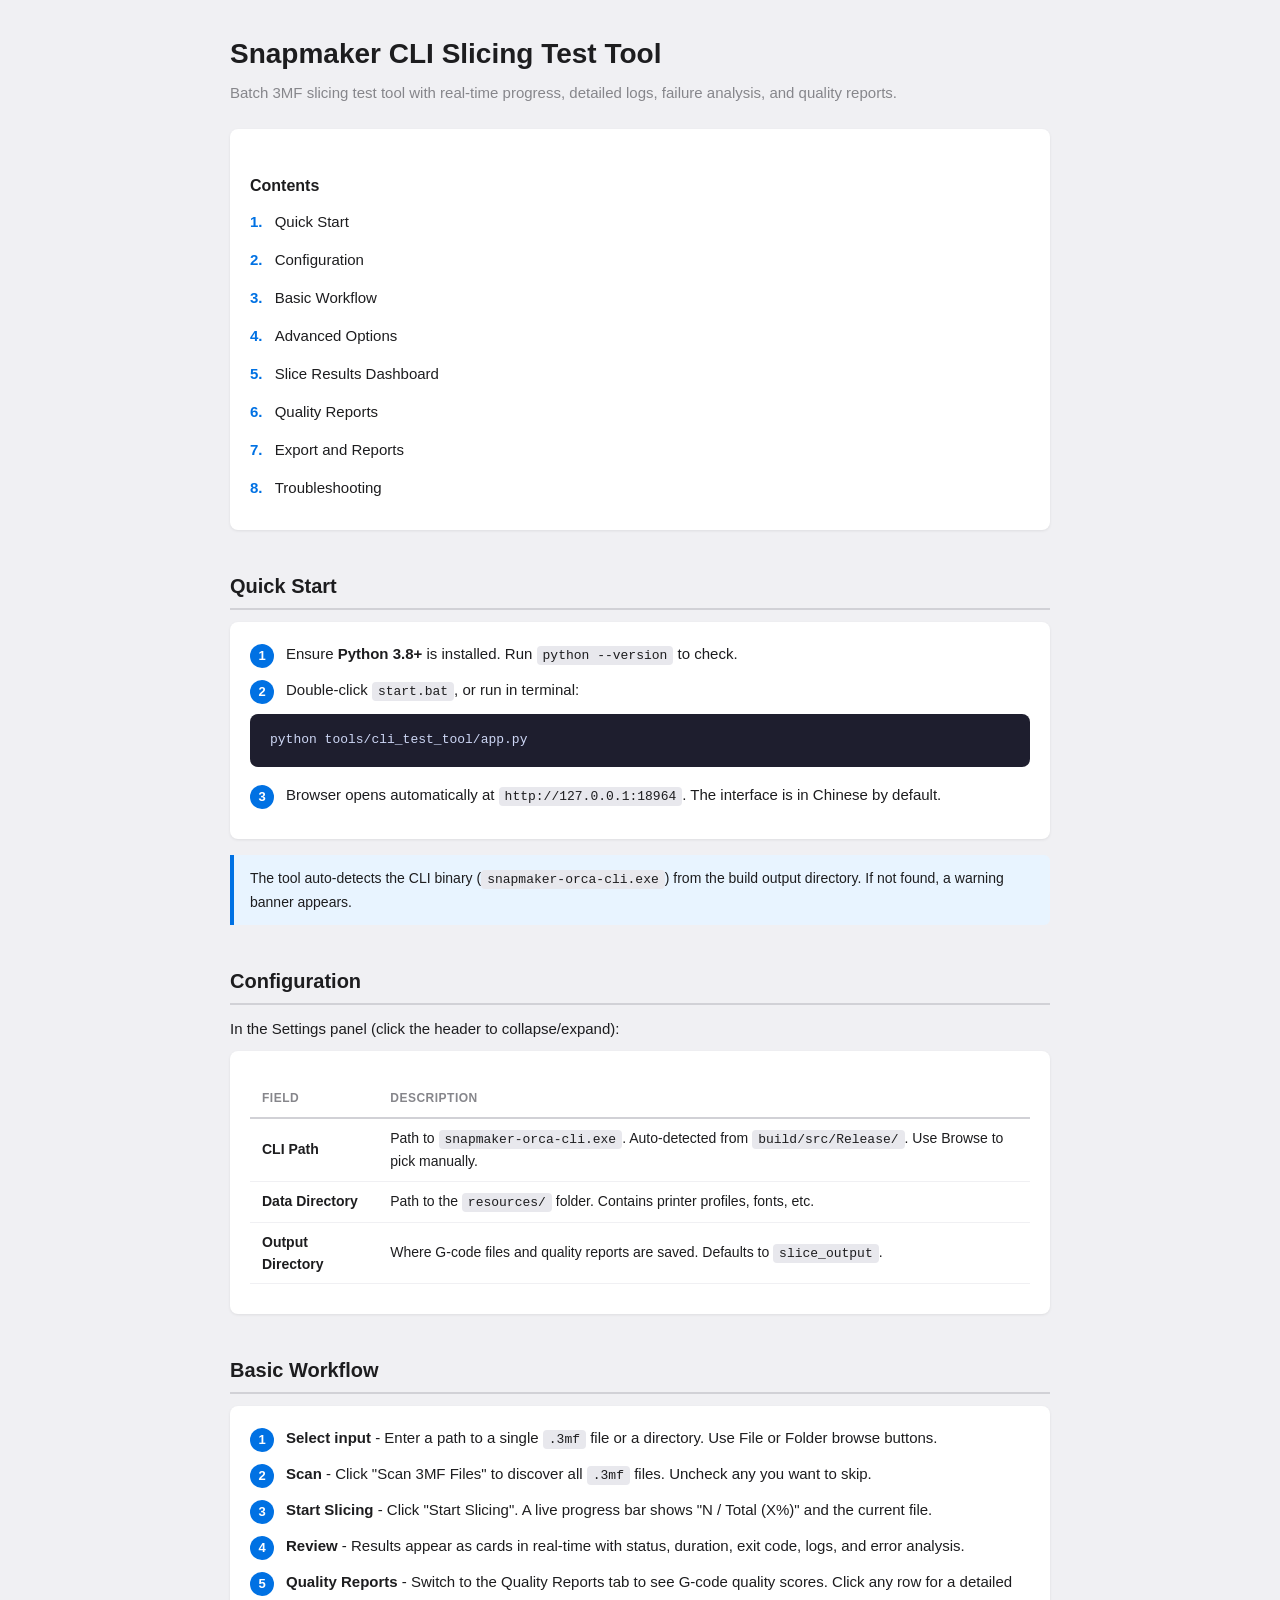
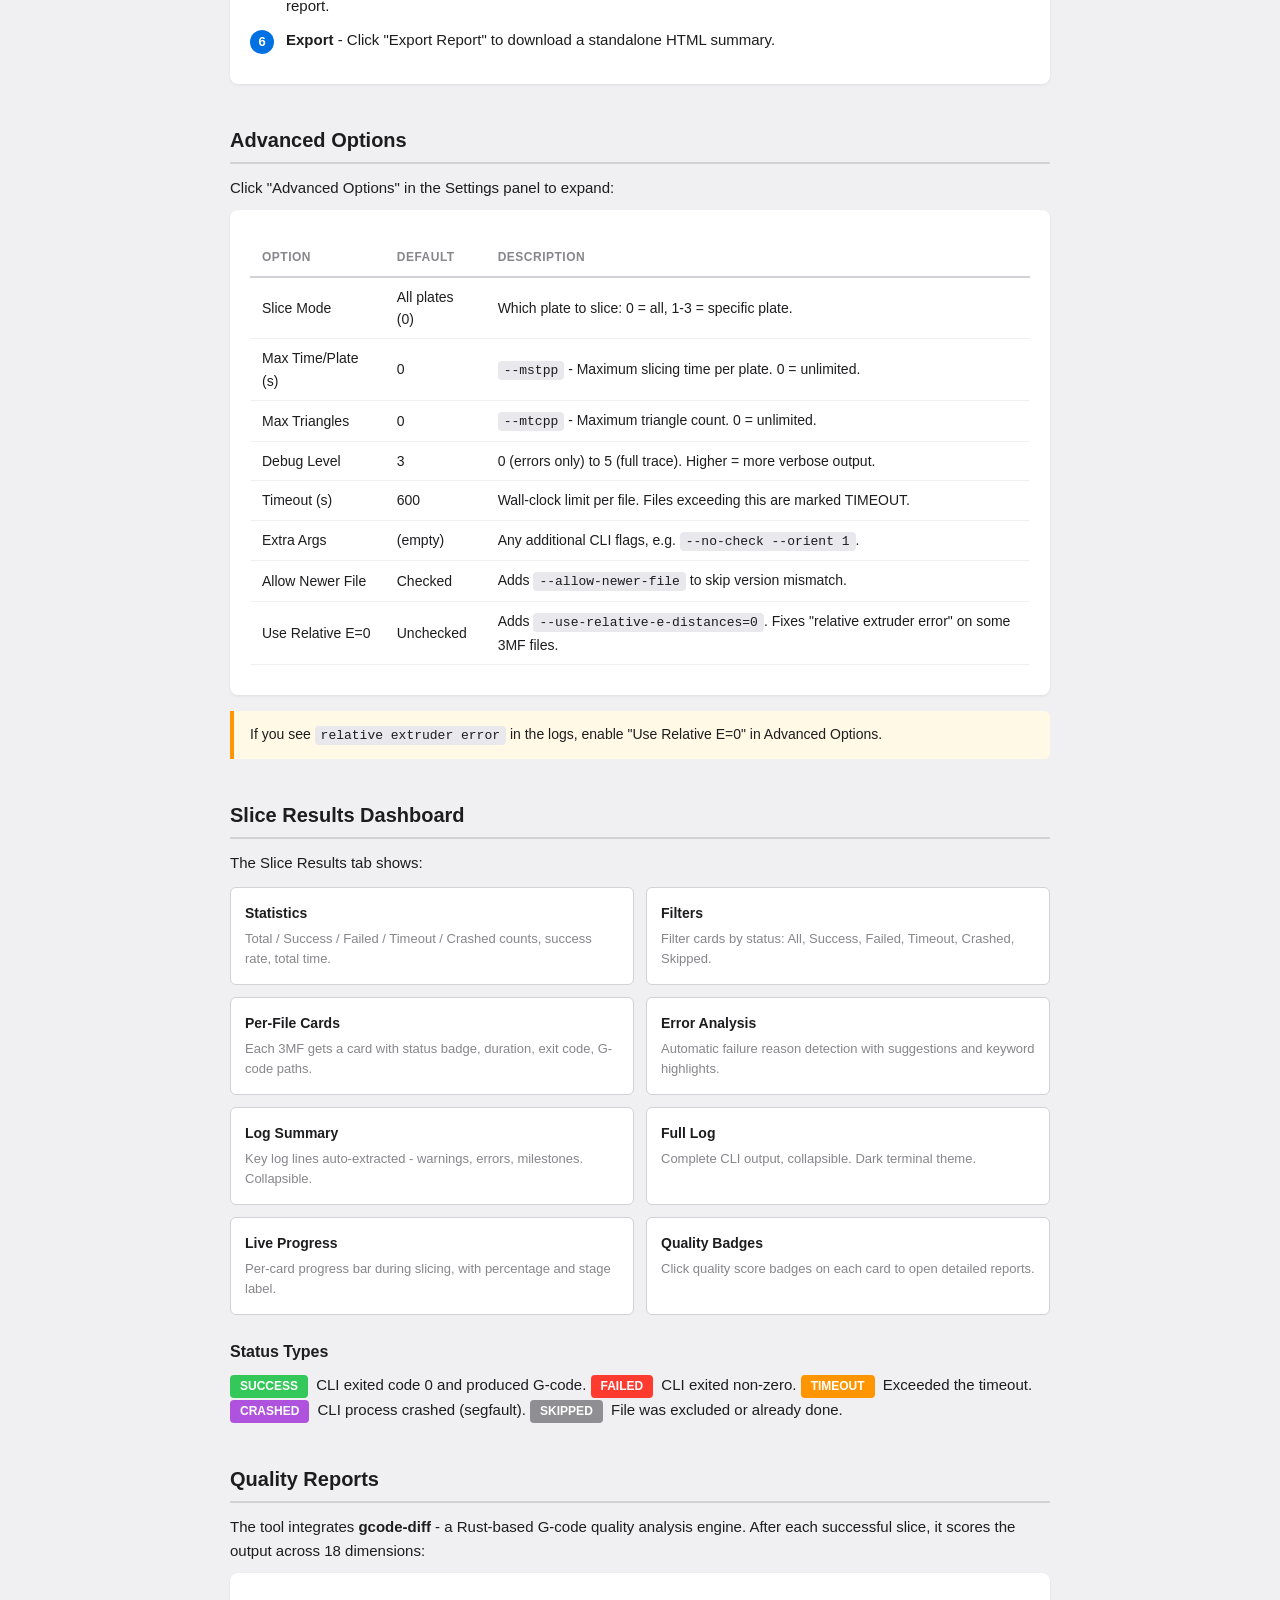
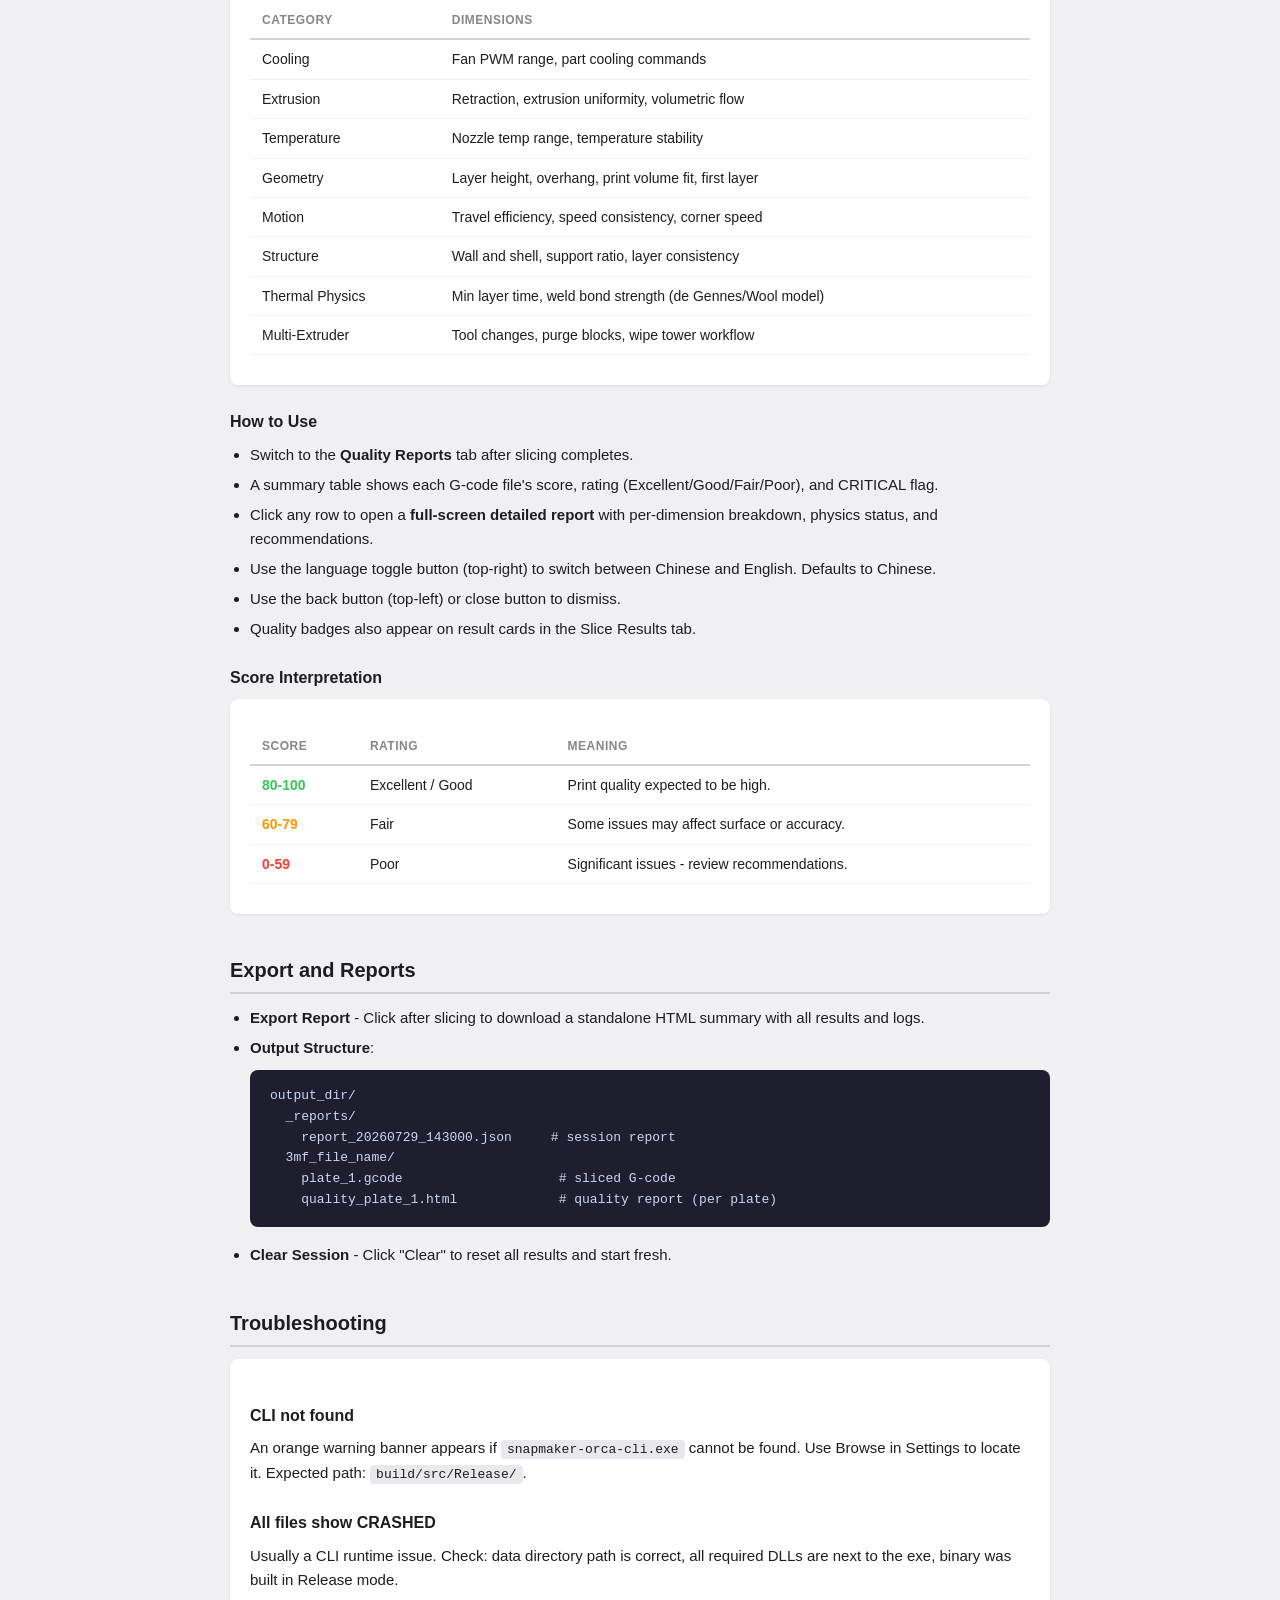
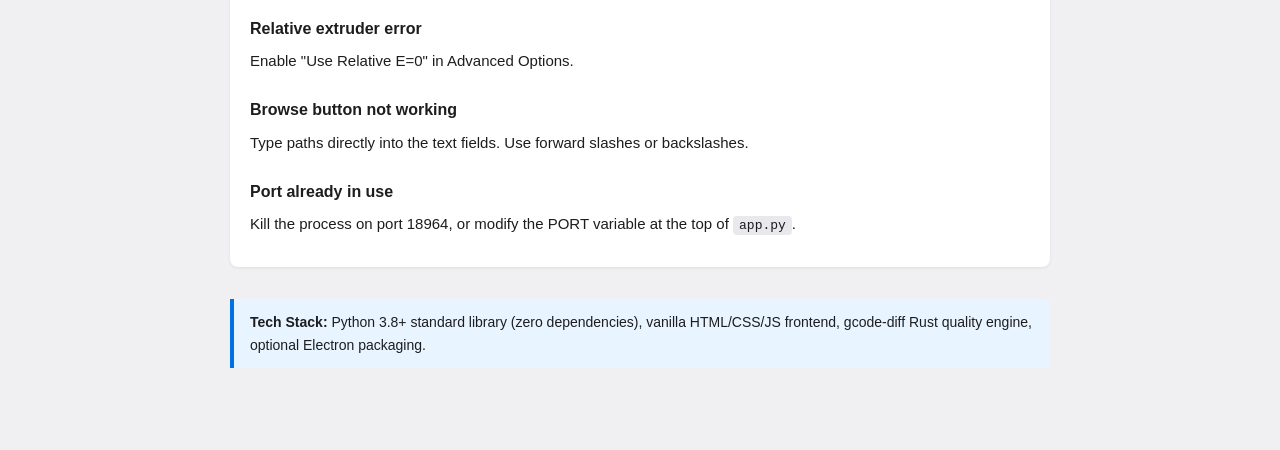
==== tools/cli_test_tool/guide.html @ 48c4a75c "docs(cli_test_tool): add HTML user guide + include translator in package - guide.html: comprehensive" ====
<!DOCTYPE html>
<html lang="zh-CN">
<head>
<meta charset="utf-8">
<meta name="viewport" content="width=device-width, initial-scale=1">
<title>Snapmaker CLI Slicing Test Tool - User Guide</title>
<style>
:root{--bg:#f0f0f3;--surface:#fff;--border:#d1d1d6;--primary:#0071e3;--text:#1d1d1f;--text2:#86868b;--code-bg:#1e1e2e;--code-text:#cdd6f4;--r:8px}
*{box-sizing:border-box;margin:0;padding:0}
body{font-family:-apple-system,'Segoe UI',Roboto,sans-serif;background:var(--bg);color:var(--text);line-height:1.6;font-size:15px}
.container{max-width:860px;margin:0 auto;padding:32px 20px 80px}
h1{font-size:28px;font-weight:700;margin-bottom:4px}
h2{font-size:20px;font-weight:700;margin-top:40px;margin-bottom:12px;padding-bottom:6px;border-bottom:2px solid var(--border)}
h3{font-size:16px;font-weight:600;margin-top:24px;margin-bottom:8px}
p{margin-bottom:10px}
.subtitle{color:var(--text2);font-size:15px;margin-bottom:24px}
code{font-family:'Cascadia Code','Consolas',monospace;background:#e8e8ed;padding:2px 6px;border-radius:4px;font-size:13px}
.code-block{background:var(--code-bg);color:var(--code-text);border-radius:var(--r);padding:16px 20px;font-family:'Cascadia Code','Consolas',monospace;font-size:13px;line-height:1.6;overflow-x:auto;margin:10px 0 16px;white-space:pre-wrap}
.card{background:var(--surface);border-radius:var(--r);box-shadow:0 1px 3px rgba(0,0,0,.08);padding:20px;margin-bottom:16px}
.toc{background:var(--surface);border-radius:var(--r);box-shadow:0 1px 3px rgba(0,0,0,.08);padding:20px;margin-bottom:32px}
.toc ol{list-style:none;counter-reset:toc}
.toc li{counter-increment:toc;padding:4px 0}
.toc li::before{content:counter(toc) ". ";font-weight:700;color:var(--primary);margin-right:8px}
.toc a{color:var(--text);text-decoration:none}
.toc a:hover{color:var(--primary)}
.badge{display:inline-block;padding:2px 10px;border-radius:4px;font-size:12px;font-weight:600;color:#fff;margin-right:4px}
.badge-s{background:#34c759}.badge-f{background:#ff3b30}.badge-t{background:#ff9500}.badge-c{background:#af52de}.badge-k{background:#8e8e93}
ul{margin-left:20px;margin-bottom:12px}
li{margin-bottom:6px}
.note{background:#e8f4ff;border-left:4px solid var(--primary);padding:12px 16px;border-radius:0 6px 6px 0;margin:12px 0;font-size:14px}
.warn{background:#fff9e6;border-left:4px solid #ff9500;padding:12px 16px;border-radius:0 6px 6px 0;margin:12px 0;font-size:14px}
.feature-grid{display:grid;grid-template-columns:1fr 1fr;gap:12px;margin:12px 0}
.feature-item{background:var(--surface);border-radius:6px;padding:14px;border:1px solid var(--border)}
.feature-item h4{font-size:14px;margin-bottom:4px}
.feature-item p{font-size:13px;color:var(--text2);margin:0}
table{width:100%;border-collapse:collapse;margin:10px 0}
th{padding:8px 12px;text-align:left;font-size:12px;text-transform:uppercase;letter-spacing:.5px;color:var(--text2);border-bottom:2px solid var(--border)}
td{padding:8px 12px;font-size:14px;border-bottom:1px solid #f0f0f3}
.step{display:flex;gap:12px;align-items:flex-start;margin-bottom:10px}
.step-num{background:var(--primary);color:#fff;width:24px;height:24px;border-radius:50%;display:flex;align-items:center;justify-content:center;font-size:13px;font-weight:700;flex-shrink:0;margin-top:2px}
.step-content{flex:1}
.step-content p{margin:0}
</style>
</head>
<body>
<div class="container">
<h1>Snapmaker CLI Slicing Test Tool</h1>
<p class="subtitle">Batch 3MF slicing test tool with real-time progress, detailed logs, failure analysis, and quality reports.</p>

<div class="toc">
<h3>Contents</h3>
<ol>
<li><a href="#quick-start">Quick Start</a></li>
<li><a href="#config">Configuration</a></li>
<li><a href="#workflow">Basic Workflow</a></li>
<li><a href="#advanced">Advanced Options</a></li>
<li><a href="#results">Slice Results Dashboard</a></li>
<li><a href="#quality">Quality Reports</a></li>
<li><a href="#export">Export and Reports</a></li>
<li><a href="#troubleshoot">Troubleshooting</a></li>
</ol>
</div>

<h2 id="quick-start">Quick Start</h2>
<div class="card">
<div class="step"><div class="step-num">1</div><div class="step-content"><p>Ensure <strong>Python 3.8+</strong> is installed. Run <code>python --version</code> to check.</p></div></div>
<div class="step"><div class="step-num">2</div><div class="step-content"><p>Double-click <code>start.bat</code>, or run in terminal:</p></div></div>
<div class="code-block">python tools/cli_test_tool/app.py</div>
<div class="step"><div class="step-num">3</div><div class="step-content"><p>Browser opens automatically at <code>http://127.0.0.1:18964</code>. The interface is in Chinese by default.</p></div></div>
</div>
<div class="note">The tool auto-detects the CLI binary (<code>snapmaker-orca-cli.exe</code>) from the build output directory. If not found, a warning banner appears.</div>

<h2 id="config">Configuration</h2>
<p>In the Settings panel (click the header to collapse/expand):</p>
<div class="card">
<table>
<tr><th>Field</th><th>Description</th></tr>
<tr><td><strong>CLI Path</strong></td><td>Path to <code>snapmaker-orca-cli.exe</code>. Auto-detected from <code>build/src/Release/</code>. Use Browse to pick manually.</td></tr>
<tr><td><strong>Data Directory</strong></td><td>Path to the <code>resources/</code> folder. Contains printer profiles, fonts, etc.</td></tr>
<tr><td><strong>Output Directory</strong></td><td>Where G-code files and quality reports are saved. Defaults to <code>slice_output</code>.</td></tr>
</table>
</div>

<h2 id="workflow">Basic Workflow</h2>
<div class="card">
<div class="step"><div class="step-num">1</div><div class="step-content"><p><strong>Select input</strong> - Enter a path to a single <code>.3mf</code> file or a directory. Use File or Folder browse buttons.</p></div></div>
<div class="step"><div class="step-num">2</div><div class="step-content"><p><strong>Scan</strong> - Click "Scan 3MF Files" to discover all <code>.3mf</code> files. Uncheck any you want to skip.</p></div></div>
<div class="step"><div class="step-num">3</div><div class="step-content"><p><strong>Start Slicing</strong> - Click "Start Slicing". A live progress bar shows "N / Total (X%)" and the current file.</p></div></div>
<div class="step"><div class="step-num">4</div><div class="step-content"><p><strong>Review</strong> - Results appear as cards in real-time with status, duration, exit code, logs, and error analysis.</p></div></div>
<div class="step"><div class="step-num">5</div><div class="step-content"><p><strong>Quality Reports</strong> - Switch to the Quality Reports tab to see G-code quality scores. Click any row for a detailed report.</p></div></div>
<div class="step"><div class="step-num">6</div><div class="step-content"><p><strong>Export</strong> - Click "Export Report" to download a standalone HTML summary.</p></div></div>
</div>

<h2 id="advanced">Advanced Options</h2>
<p>Click "Advanced Options" in the Settings panel to expand:</p>
<div class="card">
<table>
<tr><th>Option</th><th>Default</th><th>Description</th></tr>
<tr><td>Slice Mode</td><td>All plates (0)</td><td>Which plate to slice: 0 = all, 1-3 = specific plate.</td></tr>
<tr><td>Max Time/Plate (s)</td><td>0</td><td><code>--mstpp</code> - Maximum slicing time per plate. 0 = unlimited.</td></tr>
<tr><td>Max Triangles</td><td>0</td><td><code>--mtcpp</code> - Maximum triangle count. 0 = unlimited.</td></tr>
<tr><td>Debug Level</td><td>3</td><td>0 (errors only) to 5 (full trace). Higher = more verbose output.</td></tr>
<tr><td>Timeout (s)</td><td>600</td><td>Wall-clock limit per file. Files exceeding this are marked TIMEOUT.</td></tr>
<tr><td>Extra Args</td><td>(empty)</td><td>Any additional CLI flags, e.g. <code>--no-check --orient 1</code>.</td></tr>
<tr><td>Allow Newer File</td><td>Checked</td><td>Adds <code>--allow-newer-file</code> to skip version mismatch.</td></tr>
<tr><td>Use Relative E=0</td><td>Unchecked</td><td>Adds <code>--use-relative-e-distances=0</code>. Fixes "relative extruder error" on some 3MF files.</td></tr>
</table>
</div>
<div class="warn">If you see <code>relative extruder error</code> in the logs, enable "Use Relative E=0" in Advanced Options.</div>

<h2 id="results">Slice Results Dashboard</h2>
<p>The Slice Results tab shows:</p>
<div class="feature-grid">
<div class="feature-item"><h4>Statistics</h4><p>Total / Success / Failed / Timeout / Crashed counts, success rate, total time.</p></div>
<div class="feature-item"><h4>Filters</h4><p>Filter cards by status: All, Success, Failed, Timeout, Crashed, Skipped.</p></div>
<div class="feature-item"><h4>Per-File Cards</h4><p>Each 3MF gets a card with status badge, duration, exit code, G-code paths.</p></div>
<div class="feature-item"><h4>Error Analysis</h4><p>Automatic failure reason detection with suggestions and keyword highlights.</p></div>
<div class="feature-item"><h4>Log Summary</h4><p>Key log lines auto-extracted - warnings, errors, milestones. Collapsible.</p></div>
<div class="feature-item"><h4>Full Log</h4><p>Complete CLI output, collapsible. Dark terminal theme.</p></div>
<div class="feature-item"><h4>Live Progress</h4><p>Per-card progress bar during slicing, with percentage and stage label.</p></div>
<div class="feature-item"><h4>Quality Badges</h4><p>Click quality score badges on each card to open detailed reports.</p></div>
</div>

<h3>Status Types</h3>
<p>
<span class="badge badge-s">SUCCESS</span> CLI exited code 0 and produced G-code.
<span class="badge badge-f">FAILED</span> CLI exited non-zero.
<span class="badge badge-t">TIMEOUT</span> Exceeded the timeout.
<span class="badge badge-c">CRASHED</span> CLI process crashed (segfault).
<span class="badge badge-k">SKIPPED</span> File was excluded or already done.
</p>

<h2 id="quality">Quality Reports</h2>
<p>The tool integrates <strong>gcode-diff</strong> - a Rust-based G-code quality analysis engine. After each successful slice, it scores the output across 18 dimensions:</p>
<div class="card">
<table>
<tr><th>Category</th><th>Dimensions</th></tr>
<tr><td>Cooling</td><td>Fan PWM range, part cooling commands</td></tr>
<tr><td>Extrusion</td><td>Retraction, extrusion uniformity, volumetric flow</td></tr>
<tr><td>Temperature</td><td>Nozzle temp range, temperature stability</td></tr>
<tr><td>Geometry</td><td>Layer height, overhang, print volume fit, first layer</td></tr>
<tr><td>Motion</td><td>Travel efficiency, speed consistency, corner speed</td></tr>
<tr><td>Structure</td><td>Wall and shell, support ratio, layer consistency</td></tr>
<tr><td>Thermal Physics</td><td>Min layer time, weld bond strength (de Gennes/Wool model)</td></tr>
<tr><td>Multi-Extruder</td><td>Tool changes, purge blocks, wipe tower workflow</td></tr>
</table>
</div>

<h3>How to Use</h3>
<ul>
<li>Switch to the <strong>Quality Reports</strong> tab after slicing completes.</li>
<li>A summary table shows each G-code file's score, rating (Excellent/Good/Fair/Poor), and CRITICAL flag.</li>
<li>Click any row to open a <strong>full-screen detailed report</strong> with per-dimension breakdown, physics status, and recommendations.</li>
<li>Use the language toggle button (top-right) to switch between Chinese and English. Defaults to Chinese.</li>
<li>Use the back button (top-left) or close button to dismiss.</li>
<li>Quality badges also appear on result cards in the Slice Results tab.</li>
</ul>

<h3>Score Interpretation</h3>
<div class="card">
<table>
<tr><th>Score</th><th>Rating</th><th>Meaning</th></tr>
<tr><td style="color:#34c759;font-weight:700">80-100</td><td>Excellent / Good</td><td>Print quality expected to be high.</td></tr>
<tr><td style="color:#ff9500;font-weight:700">60-79</td><td>Fair</td><td>Some issues may affect surface or accuracy.</td></tr>
<tr><td style="color:#ff3b30;font-weight:700">0-59</td><td>Poor</td><td>Significant issues - review recommendations.</td></tr>
</table>
</div>

<h2 id="export">Export and Reports</h2>
<ul>
<li><strong>Export Report</strong> - Click after slicing to download a standalone HTML summary with all results and logs.</li>
<li><strong>Output Structure</strong>:
<div class="code-block">output_dir/
  _reports/
    report_20260729_143000.json     # session report
  3mf_file_name/
    plate_1.gcode                    # sliced G-code
    quality_plate_1.html             # quality report (per plate)</div>
</li>
<li><strong>Clear Session</strong> - Click "Clear" to reset all results and start fresh.</li>
</ul>

<h2 id="troubleshoot">Troubleshooting</h2>
<div class="card">
<h3>CLI not found</h3>
<p>An orange warning banner appears if <code>snapmaker-orca-cli.exe</code> cannot be found. Use Browse in Settings to locate it. Expected path: <code>build/src/Release/</code>.</p>
<h3>All files show CRASHED</h3>
<p>Usually a CLI runtime issue. Check: data directory path is correct, all required DLLs are next to the exe, binary was built in Release mode.</p>
<h3>Relative extruder error</h3>
<p>Enable "Use Relative E=0" in Advanced Options.</p>
<h3>Browse button not working</h3>
<p>Type paths directly into the text fields. Use forward slashes or backslashes.</p>
<h3>Port already in use</h3>
<p>Kill the process on port 18964, or modify the PORT variable at the top of <code>app.py</code>.</p>
</div>

<div class="note" style="margin-top:32px">
<strong>Tech Stack:</strong> Python 3.8+ standard library (zero dependencies), vanilla HTML/CSS/JS frontend, gcode-diff Rust quality engine, optional Electron packaging.
</div>

</div>
</body>
</html>
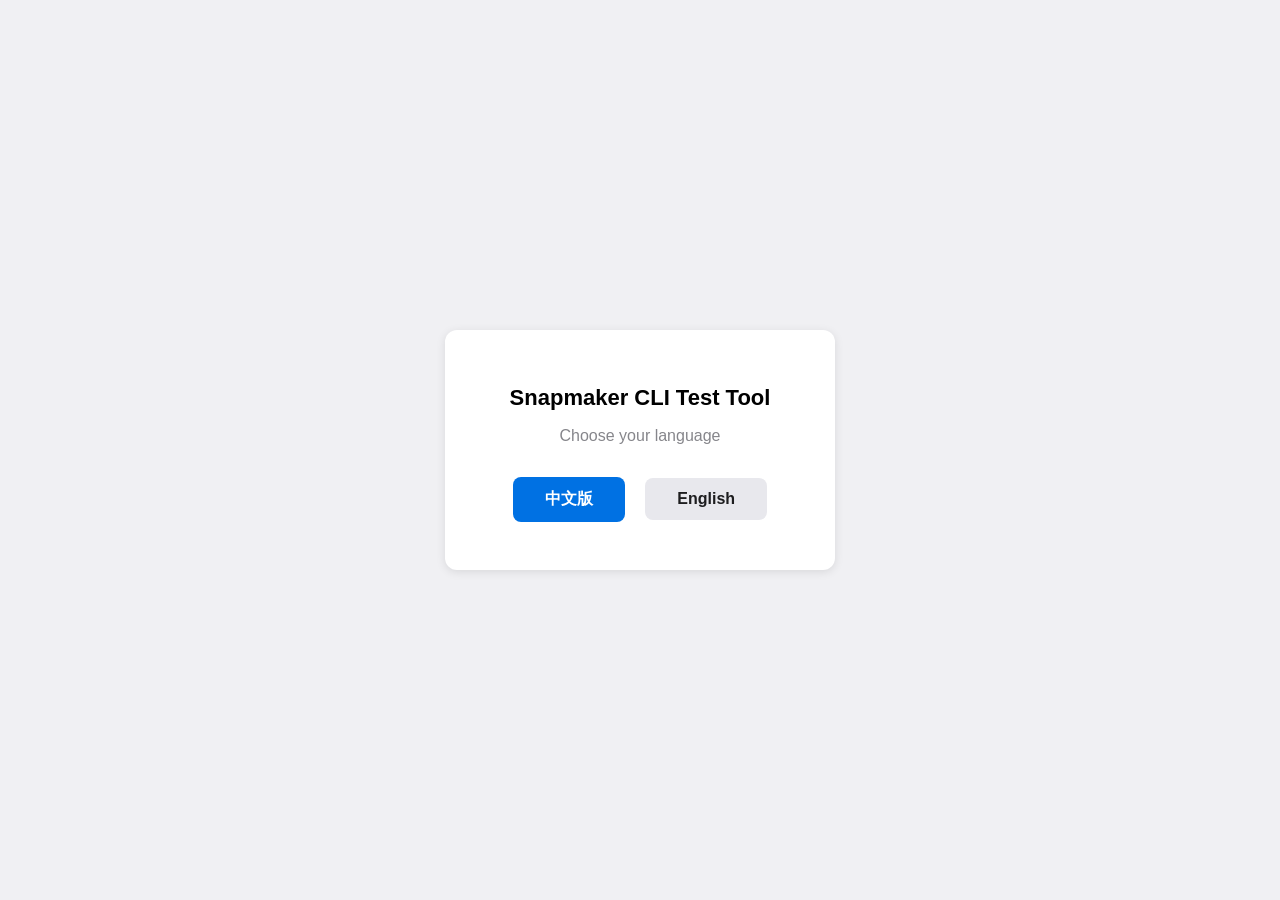
==== commit 91b9a29f: "docs(cli_test_tool): bilingual user guides (CN + EN) - guide_zh.html: full Chinese tutorial - guide_" ====
--- a/tools/cli_test_tool/guide.html
+++ b/tools/cli_test_tool/guide.html
@@ -1,203 +1,24 @@
 <!DOCTYPE html>
-<html lang="zh-CN">
+<html>
 <head>
 <meta charset="utf-8">
-<meta name="viewport" content="width=device-width, initial-scale=1">
-<title>Snapmaker CLI Slicing Test Tool - User Guide</title>
+<title>Snapmaker CLI Test Tool - Guide</title>
 <style>
-:root{--bg:#f0f0f3;--surface:#fff;--border:#d1d1d6;--primary:#0071e3;--text:#1d1d1f;--text2:#86868b;--code-bg:#1e1e2e;--code-text:#cdd6f4;--r:8px}
-*{box-sizing:border-box;margin:0;padding:0}
-body{font-family:-apple-system,'Segoe UI',Roboto,sans-serif;background:var(--bg);color:var(--text);line-height:1.6;font-size:15px}
-.container{max-width:860px;margin:0 auto;padding:32px 20px 80px}
-h1{font-size:28px;font-weight:700;margin-bottom:4px}
-h2{font-size:20px;font-weight:700;margin-top:40px;margin-bottom:12px;padding-bottom:6px;border-bottom:2px solid var(--border)}
-h3{font-size:16px;font-weight:600;margin-top:24px;margin-bottom:8px}
-p{margin-bottom:10px}
-.subtitle{color:var(--text2);font-size:15px;margin-bottom:24px}
-code{font-family:'Cascadia Code','Consolas',monospace;background:#e8e8ed;padding:2px 6px;border-radius:4px;font-size:13px}
-.code-block{background:var(--code-bg);color:var(--code-text);border-radius:var(--r);padding:16px 20px;font-family:'Cascadia Code','Consolas',monospace;font-size:13px;line-height:1.6;overflow-x:auto;margin:10px 0 16px;white-space:pre-wrap}
-.card{background:var(--surface);border-radius:var(--r);box-shadow:0 1px 3px rgba(0,0,0,.08);padding:20px;margin-bottom:16px}
-.toc{background:var(--surface);border-radius:var(--r);box-shadow:0 1px 3px rgba(0,0,0,.08);padding:20px;margin-bottom:32px}
-.toc ol{list-style:none;counter-reset:toc}
-.toc li{counter-increment:toc;padding:4px 0}
-.toc li::before{content:counter(toc) ". ";font-weight:700;color:var(--primary);margin-right:8px}
-.toc a{color:var(--text);text-decoration:none}
-.toc a:hover{color:var(--primary)}
-.badge{display:inline-block;padding:2px 10px;border-radius:4px;font-size:12px;font-weight:600;color:#fff;margin-right:4px}
-.badge-s{background:#34c759}.badge-f{background:#ff3b30}.badge-t{background:#ff9500}.badge-c{background:#af52de}.badge-k{background:#8e8e93}
-ul{margin-left:20px;margin-bottom:12px}
-li{margin-bottom:6px}
-.note{background:#e8f4ff;border-left:4px solid var(--primary);padding:12px 16px;border-radius:0 6px 6px 0;margin:12px 0;font-size:14px}
-.warn{background:#fff9e6;border-left:4px solid #ff9500;padding:12px 16px;border-radius:0 6px 6px 0;margin:12px 0;font-size:14px}
-.feature-grid{display:grid;grid-template-columns:1fr 1fr;gap:12px;margin:12px 0}
-.feature-item{background:var(--surface);border-radius:6px;padding:14px;border:1px solid var(--border)}
-.feature-item h4{font-size:14px;margin-bottom:4px}
-.feature-item p{font-size:13px;color:var(--text2);margin:0}
-table{width:100%;border-collapse:collapse;margin:10px 0}
-th{padding:8px 12px;text-align:left;font-size:12px;text-transform:uppercase;letter-spacing:.5px;color:var(--text2);border-bottom:2px solid var(--border)}
-td{padding:8px 12px;font-size:14px;border-bottom:1px solid #f0f0f3}
-.step{display:flex;gap:12px;align-items:flex-start;margin-bottom:10px}
-.step-num{background:var(--primary);color:#fff;width:24px;height:24px;border-radius:50%;display:flex;align-items:center;justify-content:center;font-size:13px;font-weight:700;flex-shrink:0;margin-top:2px}
-.step-content{flex:1}
-.step-content p{margin:0}
+body{font-family:-apple-system,'Segoe UI',Roboto,sans-serif;background:#f0f0f3;display:flex;align-items:center;justify-content:center;min-height:100vh;margin:0}
+.card{background:#fff;border-radius:12px;padding:40px 60px;text-align:center;box-shadow:0 2px 10px rgba(0,0,0,.1)}
+h1{font-size:22px;margin-bottom:8px}
+p{color:#86868b;margin-bottom:24px}
+.btn{display:inline-block;padding:12px 32px;margin:8px;border-radius:8px;font-size:16px;font-weight:600;text-decoration:none}
+.btn-zh{background:#0071e3;color:#fff}
+.btn-en{background:#e8e8ed;color:#1d1d1f}
 </style>
 </head>
 <body>
-<div class="container">
-<h1>Snapmaker CLI Slicing Test Tool</h1>
-<p class="subtitle">Batch 3MF slicing test tool with real-time progress, detailed logs, failure analysis, and quality reports.</p>
-
-<div class="toc">
-<h3>Contents</h3>
-<ol>
-<li><a href="#quick-start">Quick Start</a></li>
-<li><a href="#config">Configuration</a></li>
-<li><a href="#workflow">Basic Workflow</a></li>
-<li><a href="#advanced">Advanced Options</a></li>
-<li><a href="#results">Slice Results Dashboard</a></li>
-<li><a href="#quality">Quality Reports</a></li>
-<li><a href="#export">Export and Reports</a></li>
-<li><a href="#troubleshoot">Troubleshooting</a></li>
-</ol>
-</div>
-
-<h2 id="quick-start">Quick Start</h2>
 <div class="card">
-<div class="step"><div class="step-num">1</div><div class="step-content"><p>Ensure <strong>Python 3.8+</strong> is installed. Run <code>python --version</code> to check.</p></div></div>
-<div class="step"><div class="step-num">2</div><div class="step-content"><p>Double-click <code>start.bat</code>, or run in terminal:</p></div></div>
-<div class="code-block">python tools/cli_test_tool/app.py</div>
-<div class="step"><div class="step-num">3</div><div class="step-content"><p>Browser opens automatically at <code>http://127.0.0.1:18964</code>. The interface is in Chinese by default.</p></div></div>
-</div>
-<div class="note">The tool auto-detects the CLI binary (<code>snapmaker-orca-cli.exe</code>) from the build output directory. If not found, a warning banner appears.</div>
-
-<h2 id="config">Configuration</h2>
-<p>In the Settings panel (click the header to collapse/expand):</p>
-<div class="card">
-<table>
-<tr><th>Field</th><th>Description</th></tr>
-<tr><td><strong>CLI Path</strong></td><td>Path to <code>snapmaker-orca-cli.exe</code>. Auto-detected from <code>build/src/Release/</code>. Use Browse to pick manually.</td></tr>
-<tr><td><strong>Data Directory</strong></td><td>Path to the <code>resources/</code> folder. Contains printer profiles, fonts, etc.</td></tr>
-<tr><td><strong>Output Directory</strong></td><td>Where G-code files and quality reports are saved. Defaults to <code>slice_output</code>.</td></tr>
-</table>
-</div>
-
-<h2 id="workflow">Basic Workflow</h2>
-<div class="card">
-<div class="step"><div class="step-num">1</div><div class="step-content"><p><strong>Select input</strong> - Enter a path to a single <code>.3mf</code> file or a directory. Use File or Folder browse buttons.</p></div></div>
-<div class="step"><div class="step-num">2</div><div class="step-content"><p><strong>Scan</strong> - Click "Scan 3MF Files" to discover all <code>.3mf</code> files. Uncheck any you want to skip.</p></div></div>
-<div class="step"><div class="step-num">3</div><div class="step-content"><p><strong>Start Slicing</strong> - Click "Start Slicing". A live progress bar shows "N / Total (X%)" and the current file.</p></div></div>
-<div class="step"><div class="step-num">4</div><div class="step-content"><p><strong>Review</strong> - Results appear as cards in real-time with status, duration, exit code, logs, and error analysis.</p></div></div>
-<div class="step"><div class="step-num">5</div><div class="step-content"><p><strong>Quality Reports</strong> - Switch to the Quality Reports tab to see G-code quality scores. Click any row for a detailed report.</p></div></div>
-<div class="step"><div class="step-num">6</div><div class="step-content"><p><strong>Export</strong> - Click "Export Report" to download a standalone HTML summary.</p></div></div>
-</div>
-
-<h2 id="advanced">Advanced Options</h2>
-<p>Click "Advanced Options" in the Settings panel to expand:</p>
-<div class="card">
-<table>
-<tr><th>Option</th><th>Default</th><th>Description</th></tr>
-<tr><td>Slice Mode</td><td>All plates (0)</td><td>Which plate to slice: 0 = all, 1-3 = specific plate.</td></tr>
-<tr><td>Max Time/Plate (s)</td><td>0</td><td><code>--mstpp</code> - Maximum slicing time per plate. 0 = unlimited.</td></tr>
-<tr><td>Max Triangles</td><td>0</td><td><code>--mtcpp</code> - Maximum triangle count. 0 = unlimited.</td></tr>
-<tr><td>Debug Level</td><td>3</td><td>0 (errors only) to 5 (full trace). Higher = more verbose output.</td></tr>
-<tr><td>Timeout (s)</td><td>600</td><td>Wall-clock limit per file. Files exceeding this are marked TIMEOUT.</td></tr>
-<tr><td>Extra Args</td><td>(empty)</td><td>Any additional CLI flags, e.g. <code>--no-check --orient 1</code>.</td></tr>
-<tr><td>Allow Newer File</td><td>Checked</td><td>Adds <code>--allow-newer-file</code> to skip version mismatch.</td></tr>
-<tr><td>Use Relative E=0</td><td>Unchecked</td><td>Adds <code>--use-relative-e-distances=0</code>. Fixes "relative extruder error" on some 3MF files.</td></tr>
-</table>
-</div>
-<div class="warn">If you see <code>relative extruder error</code> in the logs, enable "Use Relative E=0" in Advanced Options.</div>
-
-<h2 id="results">Slice Results Dashboard</h2>
-<p>The Slice Results tab shows:</p>
-<div class="feature-grid">
-<div class="feature-item"><h4>Statistics</h4><p>Total / Success / Failed / Timeout / Crashed counts, success rate, total time.</p></div>
-<div class="feature-item"><h4>Filters</h4><p>Filter cards by status: All, Success, Failed, Timeout, Crashed, Skipped.</p></div>
-<div class="feature-item"><h4>Per-File Cards</h4><p>Each 3MF gets a card with status badge, duration, exit code, G-code paths.</p></div>
-<div class="feature-item"><h4>Error Analysis</h4><p>Automatic failure reason detection with suggestions and keyword highlights.</p></div>
-<div class="feature-item"><h4>Log Summary</h4><p>Key log lines auto-extracted - warnings, errors, milestones. Collapsible.</p></div>
-<div class="feature-item"><h4>Full Log</h4><p>Complete CLI output, collapsible. Dark terminal theme.</p></div>
-<div class="feature-item"><h4>Live Progress</h4><p>Per-card progress bar during slicing, with percentage and stage label.</p></div>
-<div class="feature-item"><h4>Quality Badges</h4><p>Click quality score badges on each card to open detailed reports.</p></div>
-</div>
-
-<h3>Status Types</h3>
-<p>
-<span class="badge badge-s">SUCCESS</span> CLI exited code 0 and produced G-code.
-<span class="badge badge-f">FAILED</span> CLI exited non-zero.
-<span class="badge badge-t">TIMEOUT</span> Exceeded the timeout.
-<span class="badge badge-c">CRASHED</span> CLI process crashed (segfault).
-<span class="badge badge-k">SKIPPED</span> File was excluded or already done.
-</p>
-
-<h2 id="quality">Quality Reports</h2>
-<p>The tool integrates <strong>gcode-diff</strong> - a Rust-based G-code quality analysis engine. After each successful slice, it scores the output across 18 dimensions:</p>
-<div class="card">
-<table>
-<tr><th>Category</th><th>Dimensions</th></tr>
-<tr><td>Cooling</td><td>Fan PWM range, part cooling commands</td></tr>
-<tr><td>Extrusion</td><td>Retraction, extrusion uniformity, volumetric flow</td></tr>
-<tr><td>Temperature</td><td>Nozzle temp range, temperature stability</td></tr>
-<tr><td>Geometry</td><td>Layer height, overhang, print volume fit, first layer</td></tr>
-<tr><td>Motion</td><td>Travel efficiency, speed consistency, corner speed</td></tr>
-<tr><td>Structure</td><td>Wall and shell, support ratio, layer consistency</td></tr>
-<tr><td>Thermal Physics</td><td>Min layer time, weld bond strength (de Gennes/Wool model)</td></tr>
-<tr><td>Multi-Extruder</td><td>Tool changes, purge blocks, wipe tower workflow</td></tr>
-</table>
-</div>
-
-<h3>How to Use</h3>
-<ul>
-<li>Switch to the <strong>Quality Reports</strong> tab after slicing completes.</li>
-<li>A summary table shows each G-code file's score, rating (Excellent/Good/Fair/Poor), and CRITICAL flag.</li>
-<li>Click any row to open a <strong>full-screen detailed report</strong> with per-dimension breakdown, physics status, and recommendations.</li>
-<li>Use the language toggle button (top-right) to switch between Chinese and English. Defaults to Chinese.</li>
-<li>Use the back button (top-left) or close button to dismiss.</li>
-<li>Quality badges also appear on result cards in the Slice Results tab.</li>
-</ul>
-
-<h3>Score Interpretation</h3>
-<div class="card">
-<table>
-<tr><th>Score</th><th>Rating</th><th>Meaning</th></tr>
-<tr><td style="color:#34c759;font-weight:700">80-100</td><td>Excellent / Good</td><td>Print quality expected to be high.</td></tr>
-<tr><td style="color:#ff9500;font-weight:700">60-79</td><td>Fair</td><td>Some issues may affect surface or accuracy.</td></tr>
-<tr><td style="color:#ff3b30;font-weight:700">0-59</td><td>Poor</td><td>Significant issues - review recommendations.</td></tr>
-</table>
-</div>
-
-<h2 id="export">Export and Reports</h2>
-<ul>
-<li><strong>Export Report</strong> - Click after slicing to download a standalone HTML summary with all results and logs.</li>
-<li><strong>Output Structure</strong>:
-<div class="code-block">output_dir/
-  _reports/
-    report_20260729_143000.json     # session report
-  3mf_file_name/
-    plate_1.gcode                    # sliced G-code
-    quality_plate_1.html             # quality report (per plate)</div>
-</li>
-<li><strong>Clear Session</strong> - Click "Clear" to reset all results and start fresh.</li>
-</ul>
-
-<h2 id="troubleshoot">Troubleshooting</h2>
-<div class="card">
-<h3>CLI not found</h3>
-<p>An orange warning banner appears if <code>snapmaker-orca-cli.exe</code> cannot be found. Use Browse in Settings to locate it. Expected path: <code>build/src/Release/</code>.</p>
-<h3>All files show CRASHED</h3>
-<p>Usually a CLI runtime issue. Check: data directory path is correct, all required DLLs are next to the exe, binary was built in Release mode.</p>
-<h3>Relative extruder error</h3>
-<p>Enable "Use Relative E=0" in Advanced Options.</p>
-<h3>Browse button not working</h3>
-<p>Type paths directly into the text fields. Use forward slashes or backslashes.</p>
-<h3>Port already in use</h3>
-<p>Kill the process on port 18964, or modify the PORT variable at the top of <code>app.py</code>.</p>
-</div>
-
-<div class="note" style="margin-top:32px">
-<strong>Tech Stack:</strong> Python 3.8+ standard library (zero dependencies), vanilla HTML/CSS/JS frontend, gcode-diff Rust quality engine, optional Electron packaging.
-</div>
-
+<h1>Snapmaker CLI Test Tool</h1>
+<p>Choose your language</p>
+<a class="btn btn-zh" href="guide_zh.html">&#20013;&#25991;&#29256;</a>
+<a class="btn btn-en" href="guide_en.html">English</a>
 </div>
 </body>
 </html>
